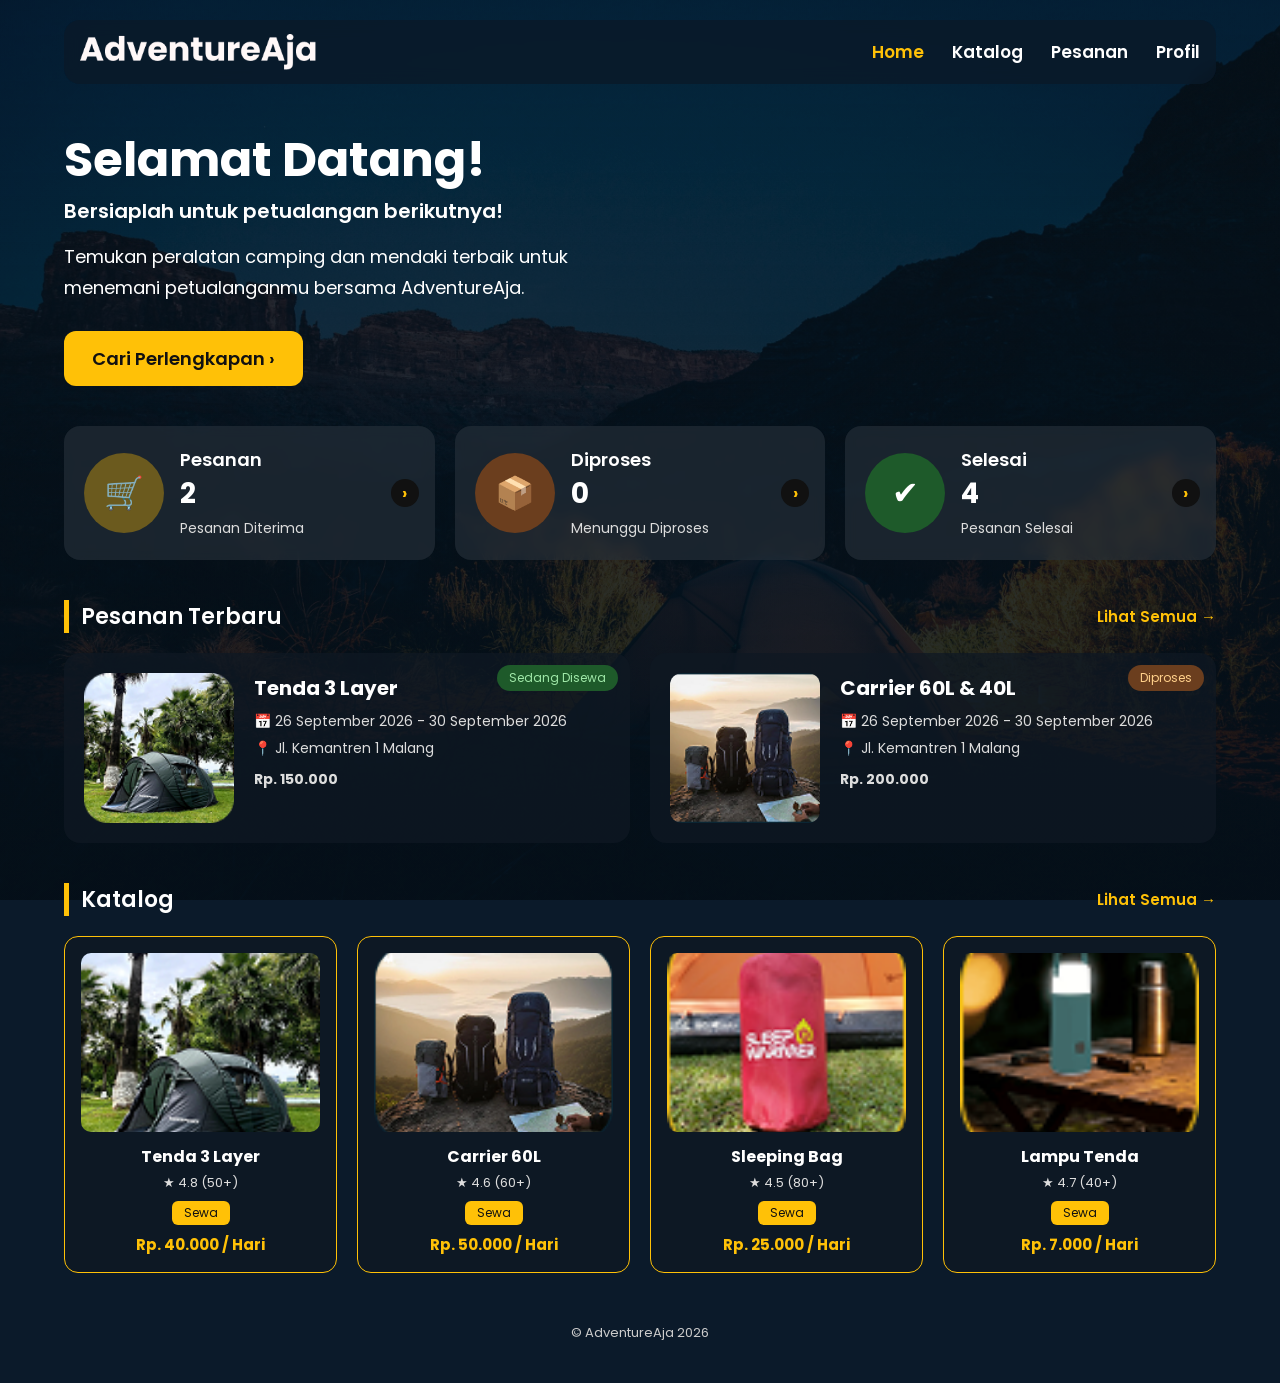
==== dashboard.html @ a67cffd1 "https://github.com/fillahherdian76-tech/AdventureAja.git" ====
<!DOCTYPE html>
<html lang="id">
  <head>
    <meta charset="UTF-8" />
    <meta name="viewport" content="width=device-width, initial-scale=1.0" />
    <link rel="icon" href="assets/AdventureAja.png" />
    <title>AdventureAja | Dashboard</title>
    <link
      href="https://fonts.googleapis.com/css2?family=Poppins:wght@400;500;600;700&display=swap"
      rel="stylesheet"
    />
    <link rel="stylesheet" href="css/dashboard.css" />
  </head>
  <body>
    <div class="page">
      <!-- NAVBAR -->
      <header class="navbar">
        <div class="logo">
          <img src="assets/AdventureAja.png" alt="AdventureAja" class="logo-img" />
        </div>
        <input type="checkbox" id="menu-toggle" />
        <label for="menu-toggle" class="menu-btn">&#9776;</label>
        <nav>
          <a href="dashboard.html" class="active">Home</a>
          <a href="katalog/katalog.html">Katalog</a>
          <a href="pesanan/pesanan.html">Pesanan</a>
          <a href="#">Profil</a>
          <a href="#" class="profile-icon" aria-label="Akun">&#128100;</a>
        </nav>
      </header>

      <main>
        <!-- HERO -->
        <section class="hero">
          <h1>Selamat Datang!</h1>
          <h3>Bersiaplah untuk petualangan berikutnya!</h3>
          <p>
            Temukan peralatan camping dan mendaki terbaik untuk menemani
            petualanganmu bersama AdventureAja.
          </p>
          <a href="#katalog" class="btn-primary">Cari Perlengkapan &rsaquo;</a>
        </section>

        <!-- RINGKASAN STATUS -->
        <section class="stats">
          <div class="stat-card">
            <div class="stat-icon icon-cart">&#128722;</div>
            <div class="stat-info">
              <h4>Pesanan</h4>
              <span class="stat-number">2</span>
              <small>Pesanan Diterima</small>
            </div>
            <span class="stat-arrow">&rsaquo;</span>
          </div>

          <div class="stat-card">
            <div class="stat-icon icon-box">&#128230;</div>
            <div class="stat-info">
              <h4>Diproses</h4>
              <span class="stat-number">0</span>
              <small>Menunggu Diproses</small>
            </div>
            <span class="stat-arrow">&rsaquo;</span>
          </div>

          <div class="stat-card">
            <div class="stat-icon icon-check">&#10004;</div>
            <div class="stat-info">
              <h4>Selesai</h4>
              <span class="stat-number">4</span>
              <small>Pesanan Selesai</small>
            </div>
            <span class="stat-arrow">&rsaquo;</span>
          </div>
        </section>

        <!-- PESANAN TERBARU -->
        <section class="section">
          <div class="section-head">
            <h2>Pesanan Terbaru</h2>
            <a href="pesanan/pesanan.html" class="see-all">Lihat Semua &rarr;</a>
          </div>

          <div class="order-list">
            <div class="order-card">
              <img src="assets/tenda.png" alt="Tenda 3 Layer" />
              <div class="order-info">
                <span class="badge badge-success">Sedang Disewa</span>
                <h3>Tenda 3 Layer</h3>
                <p>&#128197; 26 September 2026 - 30 September 2026</p>
                <p>&#128205; Jl. Kemantren 1 Malang</p>
                <p class="order-price">Rp. 150.000</p>
              </div>
            </div>

            <div class="order-card">
              <img src="assets/carrier.png" alt="Carrier 60L &amp; 40L" />
              <div class="order-info">
                <span class="badge badge-process">Diproses</span>
                <h3>Carrier 60L &amp; 40L</h3>
                <p>&#128197; 26 September 2026 - 30 September 2026</p>
                <p>&#128205; Jl. Kemantren 1 Malang</p>
                <p class="order-price">Rp. 200.000</p>
              </div>
            </div>
          </div>
        </section>

        <!-- KATALOG -->
        <section class="section" id="katalog">
          <div class="section-head">
            <h2>Katalog</h2>
            <a href="katalog/katalog.html" class="see-all">Lihat Semua &rarr;</a>
          </div>

          <div class="catalog-grid">
            <div class="product-card">
              <img src="assets/tenda.png" alt="Tenda 3 Layer" />
              <h4>Tenda 3 Layer</h4>
              <p class="rating">&#9733; 4.8 (50+)</p>
              <span class="tag">Sewa</span>
              <p class="product-price">Rp. 40.000 / Hari</p>
            </div>

            <div class="product-card">
              <img src="assets/carrier.png" alt="Carrier 60L" />
              <h4>Carrier 60L</h4>
              <p class="rating">&#9733; 4.6 (60+)</p>
              <span class="tag">Sewa</span>
              <p class="product-price">Rp. 50.000 / Hari</p>
            </div>

            <div class="product-card">
              <img src="assets/sleeping-bag.png" alt="Sleeping Bag" />
              <h4>Sleeping Bag</h4>
              <p class="rating">&#9733; 4.5 (80+)</p>
              <span class="tag">Sewa</span>
              <p class="product-price">Rp. 25.000 / Hari</p>
            </div>

            <div class="product-card">
              <img src="assets/lampu.png" alt="Lampu Tenda" />
              <h4>Lampu Tenda</h4>
              <p class="rating">&#9733; 4.7 (40+)</p>
              <span class="tag">Sewa</span>
              <p class="product-price">Rp. 7.000 / Hari</p>
            </div>
          </div>
        </section>
      </main>

      <footer>
        <p>&copy; AdventureAja 2026</p>
      </footer>
    </div>
  </body>
</html>
---- css/dashboard.css ----
/* ===== RESET & BASE ===== */
* {
  margin: 0;
  padding: 0;
  box-sizing: border-box;
}

body {
  font-family: "Poppins", sans-serif;
  color: #fff;
  background: #0b1a2a url("../assets/backgrounddashboard.jpg") center / cover fixed no-repeat;
  min-height: 100vh;
}

/* lapisan gelap di atas background */
body::before {
  content: "";
  position: fixed;
  inset: 0;
  background: linear-gradient(180deg, rgba(5, 15, 25, 0.75), rgba(5, 15, 25, 0.9));
  z-index: -1;
}

a {
  text-decoration: none;
  color: inherit;
}

img {
  display: block;
  max-width: 100%;
}

.page {
  width: 90%;
  max-width: 1200px;
  margin: 0 auto;
  padding: 20px 0 40px;
}

/* ===== NAVBAR ===== */
.navbar {
  display: flex;
  align-items: center;
  justify-content: space-between;
  flex-wrap: nowrap;
  height: 64px;
  padding: 0 16px;
  background: rgba(10, 25, 40, 0.8);
  border-radius: 16px;
  backdrop-filter: blur(8px);
}

.logo-img {
  height: 36px;
  width: auto;
}

.navbar nav {
  display: flex;
  align-items: center;
  gap: 28px;
}

.navbar nav a {
  font-size: 17px;
  font-weight: 600;
  color: #fff;
  transition: color 0.3s ease;
}

.navbar nav a:hover,
.navbar nav a.active {
  color: #ffc107;
}

.profile-icon {
  font-size: 26px;
  width: 36px;
  height: 36px;
  border: 2px solid #fff;
  border-radius: 50%;
  display: none;
  align-items: center;
  justify-content: center;
}

.menu-btn {
  display: none;
  font-size: 24px;
  cursor: pointer;
}

#menu-toggle {
  display: none;
}

/* ===== HERO ===== */
.hero {
  margin-top: 40px;
}

.hero h1 {
  font-size: 48px;
  font-weight: 700;
}

.hero h3 {
  font-size: 20px;
  font-weight: 600;
  margin-bottom: 16px;
}

.hero p {
  font-size: 18px;
  line-height: 1.7;
  max-width: 560px;
  margin-bottom: 28px;
}

.btn-primary {
  display: inline-block;
  background: #ffc107;
  color: #111;
  font-weight: 600;
  font-size: 18px;
  padding: 14px 28px;
  border-radius: 12px;
  transition: background 0.3s ease;
}

.btn-primary:hover {
  background: #eba416;
}

/* ===== STATS ===== */
.stats {
  display: grid;
  grid-template-columns: repeat(3, 1fr);
  gap: 20px;
  margin-top: 40px;
}

.stat-card {
  position: relative;
  display: flex;
  align-items: center;
  gap: 16px;
  padding: 20px;
  background: rgba(40, 50, 60, 0.6);
  border-radius: 16px;
  backdrop-filter: blur(6px);
}

.stat-icon {
  width: 80px;
  height: 80px;
  min-width: 80px;
  border-radius: 50%;
  display: flex;
  align-items: center;
  justify-content: center;
  font-size: 32px;
}

.icon-cart { background: #6b5a1e; }
.icon-box { background: #6b3e1e; }
.icon-check { background: #1e5a2a; }

.stat-info h4 {
  font-size: 18px;
  font-weight: 600;
}

.stat-number {
  display: block;
  font-size: 28px;
  font-weight: 700;
}

.stat-info small {
  font-size: 14px;
  color: #ddd;
}

.stat-arrow {
  position: absolute;
  right: 16px;
  top: 50%;
  transform: translateY(-50%);
  width: 28px;
  height: 28px;
  border-radius: 50%;
  background: #111;
  color: #ffc107;
  display: flex;
  align-items: center;
  justify-content: center;
  font-weight: 700;
}

/* ===== SECTION ===== */
.section {
  margin-top: 40px;
}

.section-head {
  display: flex;
  justify-content: space-between;
  align-items: center;
  margin-bottom: 20px;
}

.section-head h2 {
  font-size: 22px;
  font-weight: 600;
  border-left: 5px solid #ffc107;
  padding-left: 12px;
}

.see-all {
  color: #ffc107;
  font-weight: 600;
  font-size: 15px;
}

/* ===== PESANAN TERBARU ===== */
.order-list {
  display: grid;
  grid-template-columns: repeat(auto-fit, minmax(320px, 1fr));
  gap: 20px;
}

.order-card {
  display: flex;
  gap: 20px;
  padding: 20px;
  background: rgba(15, 25, 35, 0.75);
  border-radius: 16px;
  position: relative;
}

.order-card img {
  width: 150px;
  height: 150px;
  object-fit: cover;
  border-radius: 12px;
}

.order-info h3 {
  font-size: 20px;
  margin-bottom: 8px;
}

.order-info p {
  font-size: 14px;
  margin-bottom: 6px;
  color: #ddd;
}

.order-price {
  color: #ffc107;
  font-size: 18px;
  font-weight: 700;
  margin-top: 10px;
}

.badge {
  position: absolute;
  top: 12px;
  right: 12px;
  font-size: 12px;
  padding: 4px 12px;
  border-radius: 20px;
}

.badge-success { background: #1e5a2a; color: #9fe8a8; }
.badge-process { background: #6b3e1e; color: #ffd08a; }

/* ===== KATALOG ===== */
.catalog-grid {
  display: grid;
  grid-template-columns: repeat(auto-fit, minmax(200px, 1fr));
  gap: 20px;
  align-items: stretch;
}

.product-card {
  display: flex;
  flex-direction: column;
  align-items: center;
  padding: 16px;
  background: rgba(15, 25, 35, 0.75);
  border: 1px solid #ffc107;
  border-radius: 14px;
  text-align: center;
  transition: transform 0.3s ease;
  height: 100%;
}

.product-card:hover {
  transform: translateY(-4px);
}

.product-card img {
  width: 100%;
  aspect-ratio: 4 / 3;
  height: auto;
  object-fit: cover;
  border-radius: 10px;
  margin-bottom: 12px;
}

.product-card h4 {
  font-size: 16px;
  margin-bottom: 4px;
}

.rating {
  font-size: 13px;
  color: #ddd;
  margin-bottom: 8px;
}

.tag {
  display: inline-block;
  font-size: 12px;
  background: #ffc107;
  color: #111;
  padding: 3px 12px;
  border-radius: 6px;
  margin-bottom: 8px;
}

.product-price {
  color: #ffc107;
  font-weight: 700;
  font-size: 15px;
}

/* ===== FOOTER ===== */
footer {
  text-align: center;
  margin-top: 50px;
  font-size: 13px;
  color: #ccc;
}

/* ===== RESPONSIVE ===== */
@media (max-width: 1023px) {
  .stats {
    grid-template-columns: 1fr;
  }

  .navbar {
    position: relative;
  }

  .navbar nav {
    position: absolute;
    top: 80px;
    left: 0;
    width: 100%;
    flex-direction: column;
    gap: 0;
    background: rgba(10, 25, 40, 0.97);
    border-radius: 0 0 16px 16px;
    max-height: 0;
    overflow: hidden;
    transition: max-height 0.3s ease;
  }

  .navbar nav a {
    padding: 14px 0;
    width: 100%;
    text-align: center;
  }

  .menu-btn {
    display: block;
  }

  #menu-toggle:checked ~ nav {
    max-height: 400px;
  }

  .hero h1 {
    font-size: 36px;
  }
}

@media (max-width: 576px) {
  .hero h1 {
    font-size: 30px;
  }

  .order-card {
    flex-direction: column;
  }

  .order-card img {
    width: 100%;
    height: 180px;
  }

  .badge {
    position: static;
    display: inline-block;
    margin-bottom: 8px;
  }
}
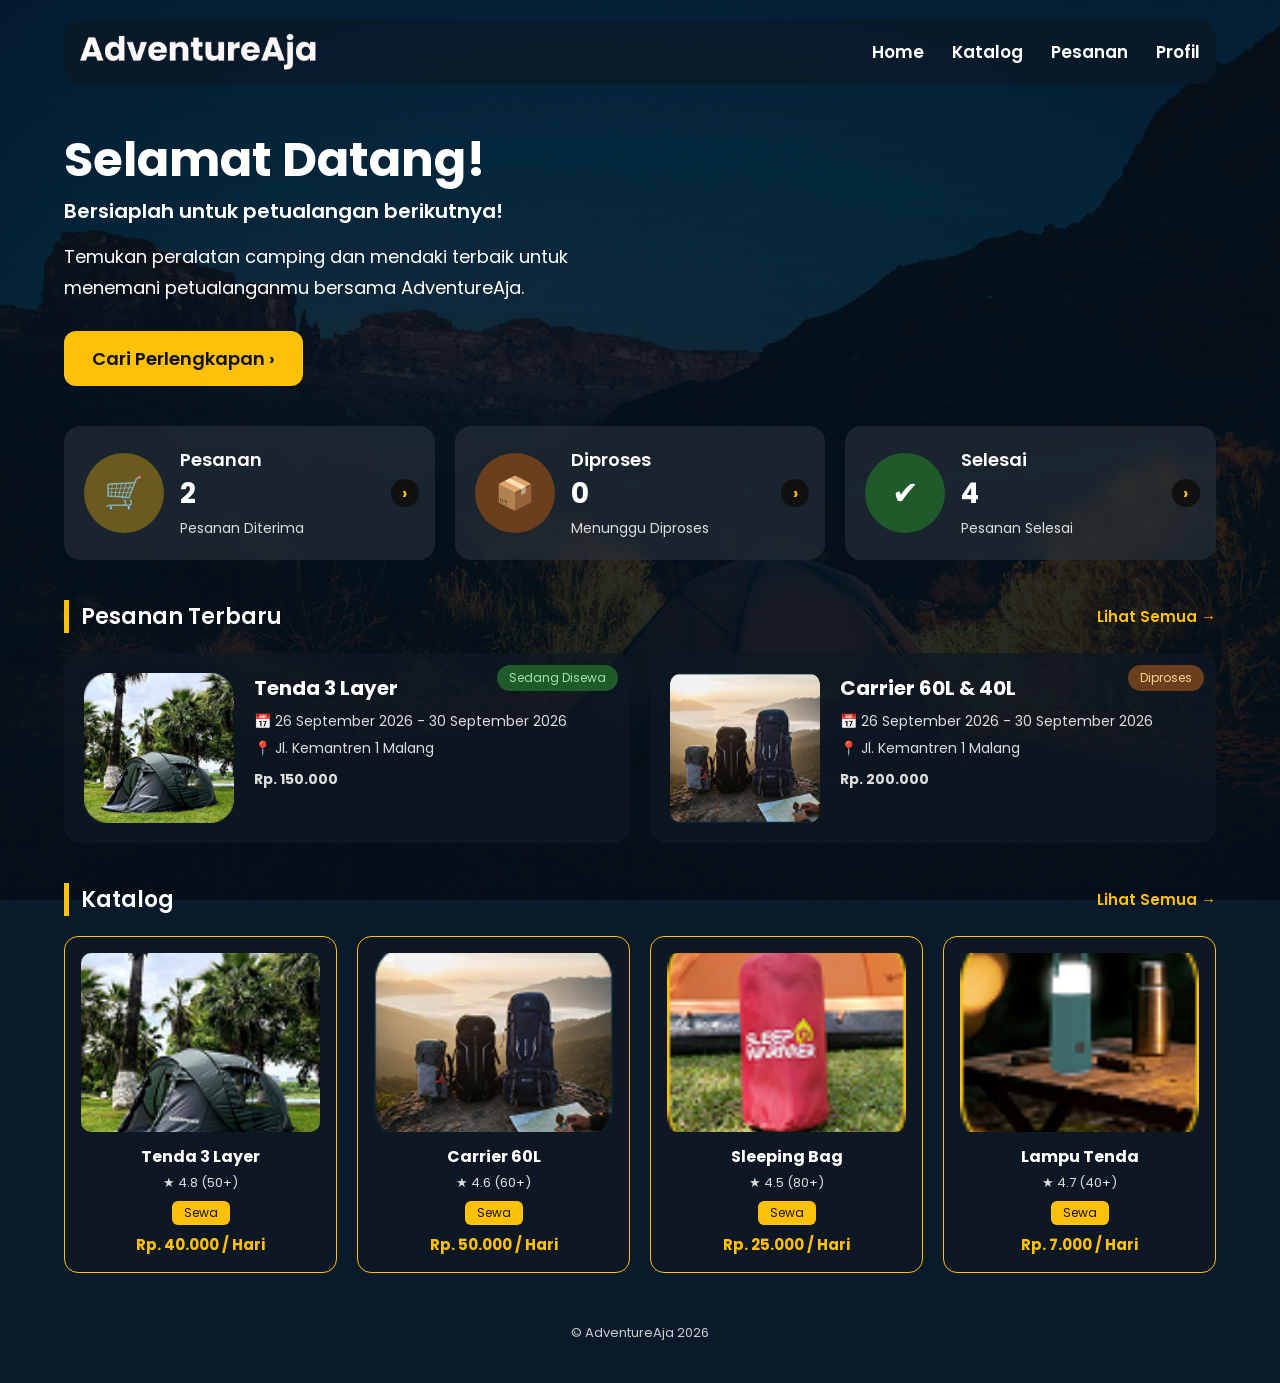
==== commit 8a671f8e: "JavaScript : Update index, halaman auth, dashboard.css, dan tambah script.js untuk DOM serta snackba" ====
--- a/dashboard.html
+++ b/dashboard.html
@@ -154,4 +154,5 @@
       </footer>
     </div>
   </body>
-</html>+</html>
+
--- a/css/dashboard.css
+++ b/css/dashboard.css
@@ -1,4 +1,4 @@
-/* ===== RESET & BASE ===== */
+ /* ===== RESET & BASE ===== */
 * {
   margin: 0;
   padding: 0;
@@ -71,7 +71,7 @@
 
 .navbar nav a:hover,
 .navbar nav a.active {
-  color: #ffc107;
+  color: #ffF;
 }
 
 .profile-icon {
@@ -131,6 +131,21 @@
 
 .btn-primary:hover {
   background: #eba416;
+}
+
+/* Efek interaktif tombol & link saat diklik (Active & Hover) */
+.btn-interactive, 
+.navbar nav a {
+  transition: all 0.2s ease-in-out;
+}
+
+.btn-interactive:active {
+  background-color: #d89e04 !important;
+  transform: scale(0.96);
+}
+
+.navbar nav a:active {
+  color: #ff9800 !important;
 }
 
 /* ===== STATS ===== */
@@ -408,4 +423,5 @@
     display: inline-block;
     margin-bottom: 8px;
   }
-}+}
+
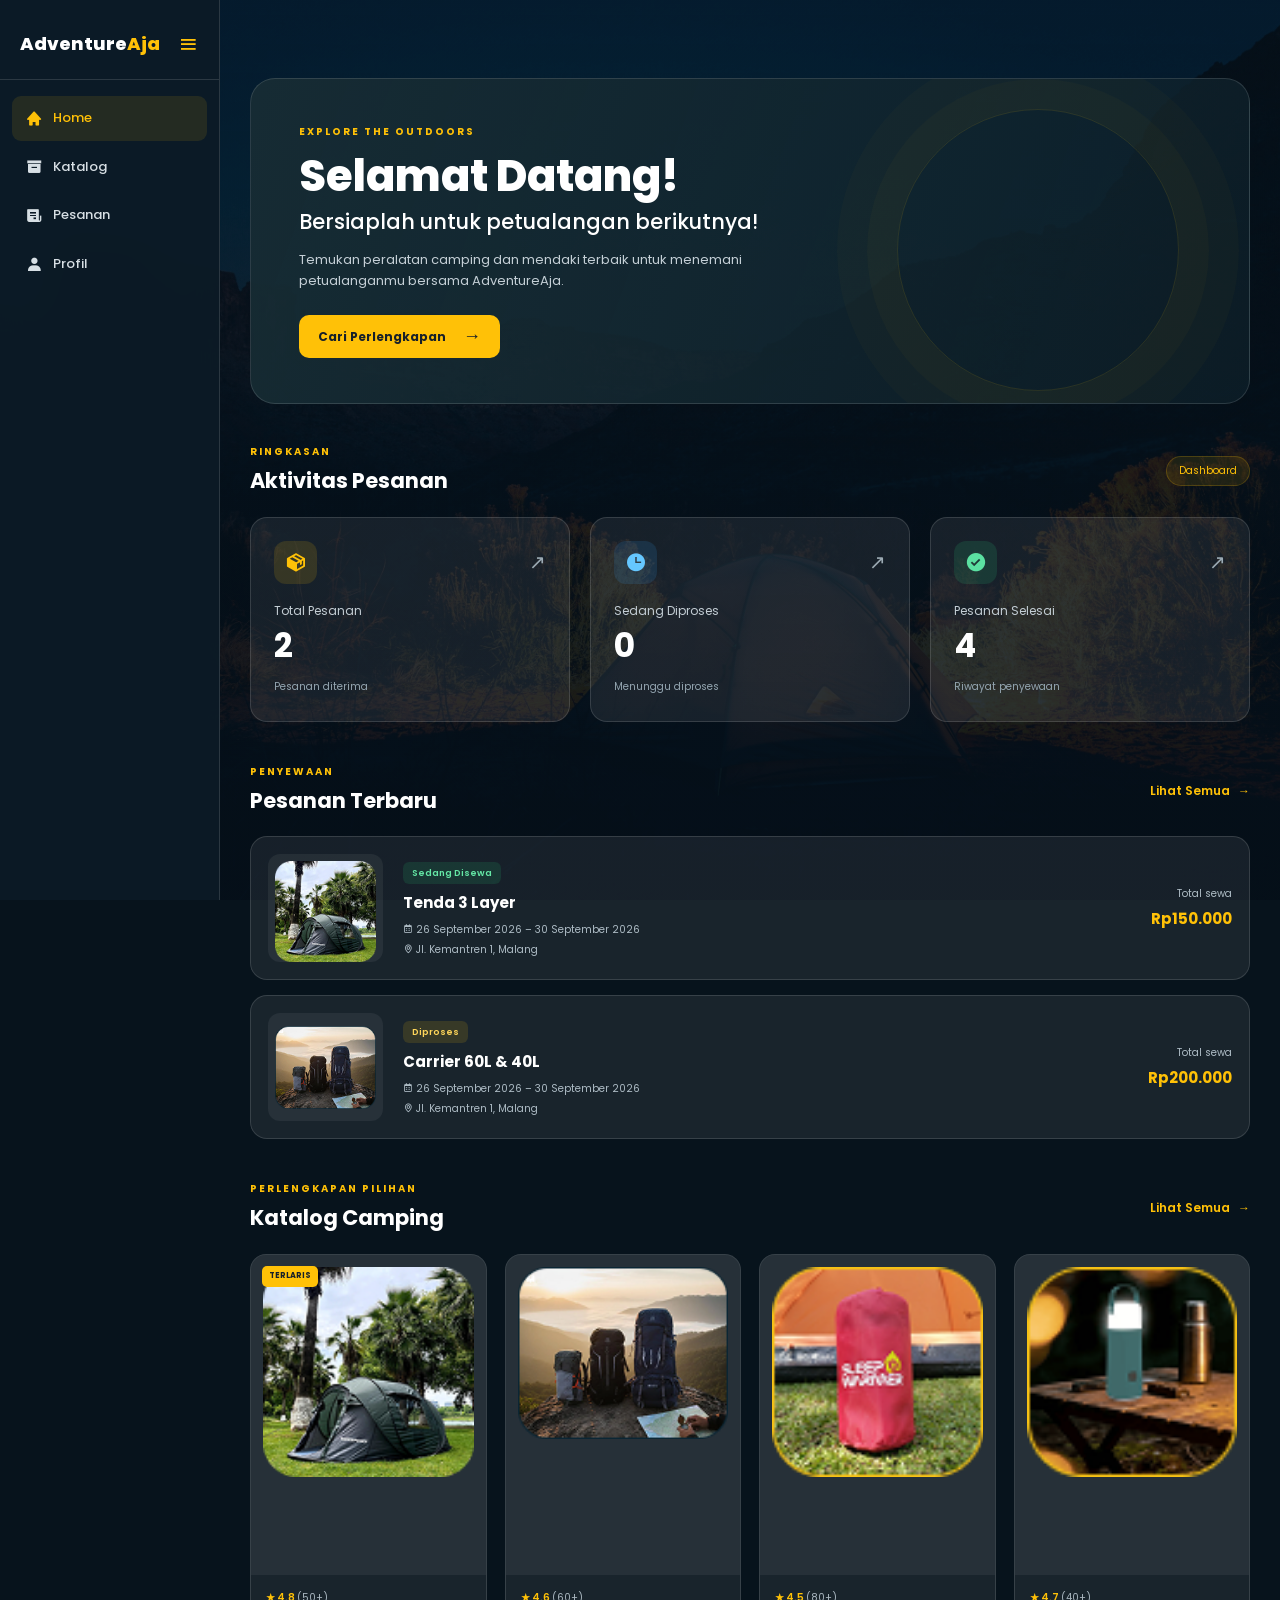
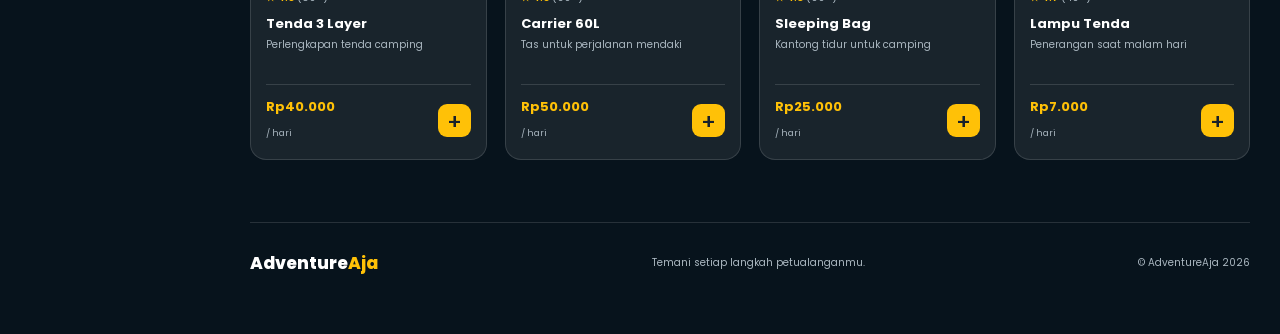
==== commit e098b252: "Menambahkan Promise Fetch dan fitur CRUD katalog" ====
--- a/dashboard.html
+++ b/dashboard.html
@@ -1,158 +1,249 @@
 <!DOCTYPE html>
 <html lang="id">
-  <head>
-    <meta charset="UTF-8" />
-    <meta name="viewport" content="width=device-width, initial-scale=1.0" />
-    <link rel="icon" href="assets/AdventureAja.png" />
+<head>
+    <meta charset="UTF-8">
+    <meta name="viewport" content="width=device-width, initial-scale=1.0">
     <title>AdventureAja | Dashboard</title>
-    <link
-      href="https://fonts.googleapis.com/css2?family=Poppins:wght@400;500;600;700&display=swap"
-      rel="stylesheet"
-    />
-    <link rel="stylesheet" href="css/dashboard.css" />
-  </head>
-  <body>
+    <link rel="icon" href="assets/AdventureAja.png">
+    <link href="https://unpkg.com/boxicons@2.0.7/css/boxicons.min.css" rel="stylesheet" />
+    <link rel="stylesheet" href="css/dashboard.css">
+</head>
+<body>
+
     <div class="page">
-      <!-- NAVBAR -->
-      <header class="navbar">
-        <div class="logo">
-          <img src="assets/AdventureAja.png" alt="AdventureAja" class="logo-img" />
-        </div>
-        <input type="checkbox" id="menu-toggle" />
-        <label for="menu-toggle" class="menu-btn">&#9776;</label>
-        <nav>
-          <a href="dashboard.html" class="active">Home</a>
-          <a href="katalog/katalog.html">Katalog</a>
-          <a href="pesanan/pesanan.html">Pesanan</a>
-          <a href="#">Profil</a>
-          <a href="#" class="profile-icon" aria-label="Akun">&#128100;</a>
-        </nav>
-      </header>
-
-      <main>
-        <!-- HERO -->
-        <section class="hero">
-          <h1>Selamat Datang!</h1>
-          <h3>Bersiaplah untuk petualangan berikutnya!</h3>
-          <p>
-            Temukan peralatan camping dan mendaki terbaik untuk menemani
-            petualanganmu bersama AdventureAja.
-          </p>
-          <a href="#katalog" class="btn-primary">Cari Perlengkapan &rsaquo;</a>
+
+        <!-- SIDEBAR -->
+        <div class="sidebar">
+    <div class="logo-details">
+        <span class="logo_name">Adventure<span class="logo-accent">Aja</span></span>
+        <i class="bx bx-menu toggle-btn" id="sidebarToggle"></i>
+    </div>
+    <ul class="nav-links">
+        <li><a href="dashboard.html" class="active"><i class="bx bxs-home"></i> <span class="link-text">Home</span></a></li>
+        <li><a href="katalog/katalog.html"><i class="bx bxs-box"></i> <span class="link-text">Katalog</span></a></li>
+        <li><a href="pesanan/pesanan.html"><i class="bx bxs-receipt"></i> <span class="link-text">Pesanan</span></a></li>
+        <li><a href="#profil"><i class="bx bxs-user"></i> <span class="link-text">Profil</span></a></li>
+    </ul>
+</div>
+
+        <section class="home-section">
+            <main>
+                <!-- HERO -->
+                <section class="hero">
+                    <div class="hero-content">
+                        <span class="eyebrow">EXPLORE THE OUTDOORS</span>
+                        <h1>Selamat Datang!</h1>
+                        <h2>Bersiaplah untuk petualangan berikutnya!</h2>
+
+                        <p>
+                            Temukan peralatan camping dan mendaki terbaik
+                            untuk menemani petualanganmu bersama AdventureAja.
+                        </p>
+
+                        <a href="#katalog" class="btn-primary">
+                            Cari Perlengkapan <span>→</span>
+                        </a>
+                    </div>
+                </section>
+
+                <!-- STATISTIK -->
+                <section class="stats-section">
+                    <div class="section-heading">
+                        <div>
+                            <span class="section-label">RINGKASAN</span>
+                            <h2>Aktivitas Pesanan</h2>
+                        </div>
+                        <span class="live-indicator">Dashboard</span>
+                    </div>
+
+                    <div class="stats-grid">
+                        <a href="pesanan/pesanan.html" class="stat-card">
+                            <div class="stat-top">
+                                <div class="stat-icon icon-yellow"><i class="bx bxs-package"></i></div>
+                                <span class="stat-arrow">↗</span>
+                            </div>
+                            <p>Total Pesanan</p>
+                            <h3>2</h3>
+                            <span class="stat-description">Pesanan diterima</span>
+                        </a>
+
+                        <a href="pesanan/pesanan.html" class="stat-card">
+                            <div class="stat-top">
+                                <div class="stat-icon icon-blue"><i class="bx bxs-time"></i></div>
+                                <span class="stat-arrow">↗</span>
+                            </div>
+                            <p>Sedang Diproses</p>
+                            <h3>0</h3>
+                            <span class="stat-description">Menunggu diproses</span>
+                        </a>
+
+                        <a href="pesanan/pesanan.html" class="stat-card">
+                            <div class="stat-top">
+                                <div class="stat-icon icon-green"><i class="bx bxs-check-circle"></i></div>
+                                <span class="stat-arrow">↗</span>
+                            </div>
+                            <p>Pesanan Selesai</p>
+                            <h3>4</h3>
+                            <span class="stat-description">Riwayat penyewaan</span>
+                        </a>
+                    </div>
+                </section>
+
+                <!-- PESANAN TERBARU -->
+                <section class="content-section">
+                    <div class="section-heading">
+                        <div>
+                            <span class="section-label">PENYEWAAN</span>
+                            <h2>Pesanan Terbaru</h2>
+                        </div>
+                        <a href="pesanan/pesanan.html" class="view-all">
+                            Lihat Semua <span>→</span>
+                        </a>
+                    </div>
+
+                    <div class="orders-list">
+                        <article class="order-card">
+                            <div class="order-image">
+                                <img src="assets/tenda.png" alt="Tenda 3 Layer">
+                            </div>
+
+                            <div class="order-info">
+                                <span class="status status-rented">Sedang Disewa</span>
+                                <h3>Tenda 3 Layer</h3>
+                                <p><i class="bx bx-calendar"></i> 26 September 2026 – 30 September 2026</p>
+                                <p><i class="bx bx-map"></i> Jl. Kemantren 1, Malang</p>
+                            </div>
+
+                            <div class="order-price">
+                                <span>Total sewa</span>
+                                <strong>Rp150.000</strong>
+                            </div>
+                        </article>
+
+                        <article class="order-card">
+                            <div class="order-image">
+                                <img src="assets/carrier.png" alt="Carrier 60L dan 40L">
+                            </div>
+
+                            <div class="order-info">
+                                <span class="status status-processing">Diproses</span>
+                                <h3>Carrier 60L &amp; 40L</h3>
+                                <p><i class="bx bx-calendar"></i> 26 September 2026 – 30 September 2026</p>
+                                <p><i class="bx bx-map"></i> Jl. Kemantren 1, Malang</p>
+                            </div>
+
+                            <div class="order-price">
+                                <span>Total sewa</span>
+                                <strong>Rp200.000</strong>
+                            </div>
+                        </article>
+                    </div>
+                </section>
+
+                <!-- KATALOG -->
+                <section class="content-section" id="katalog">
+                    <div class="section-heading">
+                        <div>
+                            <span class="section-label">PERLENGKAPAN PILIHAN</span>
+                            <h2>Katalog Camping</h2>
+                        </div>
+                        <a href="katalog/katalog.html" class="view-all">
+                            Lihat Semua <span>→</span>
+                        </a>
+                    </div>
+
+                    <div class="products-grid">
+                        <article class="product-card">
+                            <div class="product-image">
+                                <span class="product-tag">TERLARIS</span>
+                                <img src="assets/tenda.png" alt="Tenda 3 Layer">
+                            </div>
+                            <div class="product-info">
+                                <div class="product-rating">★ 4.8 <span>(50+)</span></div>
+                                <h3>Tenda 3 Layer</h3>
+                                <p>Perlengkapan tenda camping</p>
+                                <div class="product-bottom">
+                                    <div class="product-price">
+                                        <strong>Rp40.000</strong>
+                                        <span>/ hari</span>
+                                    </div>
+                                    <a href="katalog/katalog.html" class="btn-rent"
+                                       aria-label="Sewa Tenda 3 Layer">+</a>
+                                </div>
+                            </div>
+                        </article>
+
+                        <article class="product-card">
+                            <div class="product-image">
+                                <img src="assets/carrier.png" alt="Carrier 60L">
+                            </div>
+                            <div class="product-info">
+                                <div class="product-rating">★ 4.6 <span>(60+)</span></div>
+                                <h3>Carrier 60L</h3>
+                                <p>Tas untuk perjalanan mendaki</p>
+                                <div class="product-bottom">
+                                    <div class="product-price">
+                                        <strong>Rp50.000</strong>
+                                        <span>/ hari</span>
+                                    </div>
+                                    <a href="katalog/katalog.html" class="btn-rent"
+                                       aria-label="Sewa Carrier 60L">+</a>
+                                </div>
+                            </div>
+                        </article>
+
+                        <article class="product-card">
+                            <div class="product-image">
+                                <img src="assets/sleeping-bag.png" alt="Sleeping Bag">
+                            </div>
+                            <div class="product-info">
+                                <div class="product-rating">★ 4.5 <span>(80+)</span></div>
+                                <h3>Sleeping Bag</h3>
+                                <p>Kantong tidur untuk camping</p>
+                                <div class="product-bottom">
+                                    <div class="product-price">
+                                        <strong>Rp25.000</strong>
+                                        <span>/ hari</span>
+                                    </div>
+                                    <a href="katalog/katalog.html" class="btn-rent"
+                                       aria-label="Sewa Sleeping Bag">+</a>
+                                </div>
+                            </div>
+                        </article>
+
+                        <article class="product-card">
+                            <div class="product-image">
+                                <img src="assets/lampu.png" alt="Lampu Tenda">
+                            </div>
+                            <div class="product-info">
+                                <div class="product-rating">★ 4.7 <span>(40+)</span></div>
+                                <h3>Lampu Tenda</h3>
+                                <p>Penerangan saat malam hari</p>
+                                <div class="product-bottom">
+                                    <div class="product-price">
+                                        <strong>Rp7.000</strong>
+                                        <span>/ hari</span>
+                                    </div>
+                                    <a href="katalog/katalog.html" class="btn-rent"
+                                       aria-label="Sewa Lampu Tenda">+</a>
+                                </div>
+                            </div>
+                        </article>
+                    </div>
+                </section>
+            </main>
+
+            <!-- FOOTER -->
+            <footer id="profil">
+                <a href="dashboard.html" class="footer-logo">Adventure<span>Aja</span></a>
+                <p>Temani setiap langkah petualanganmu.</p>
+                <span class="copyright">© AdventureAja 2026</span>
+            </footer>
         </section>
 
-        <!-- RINGKASAN STATUS -->
-        <section class="stats">
-          <div class="stat-card">
-            <div class="stat-icon icon-cart">&#128722;</div>
-            <div class="stat-info">
-              <h4>Pesanan</h4>
-              <span class="stat-number">2</span>
-              <small>Pesanan Diterima</small>
-            </div>
-            <span class="stat-arrow">&rsaquo;</span>
-          </div>
-
-          <div class="stat-card">
-            <div class="stat-icon icon-box">&#128230;</div>
-            <div class="stat-info">
-              <h4>Diproses</h4>
-              <span class="stat-number">0</span>
-              <small>Menunggu Diproses</small>
-            </div>
-            <span class="stat-arrow">&rsaquo;</span>
-          </div>
-
-          <div class="stat-card">
-            <div class="stat-icon icon-check">&#10004;</div>
-            <div class="stat-info">
-              <h4>Selesai</h4>
-              <span class="stat-number">4</span>
-              <small>Pesanan Selesai</small>
-            </div>
-            <span class="stat-arrow">&rsaquo;</span>
-          </div>
-        </section>
-
-        <!-- PESANAN TERBARU -->
-        <section class="section">
-          <div class="section-head">
-            <h2>Pesanan Terbaru</h2>
-            <a href="pesanan/pesanan.html" class="see-all">Lihat Semua &rarr;</a>
-          </div>
-
-          <div class="order-list">
-            <div class="order-card">
-              <img src="assets/tenda.png" alt="Tenda 3 Layer" />
-              <div class="order-info">
-                <span class="badge badge-success">Sedang Disewa</span>
-                <h3>Tenda 3 Layer</h3>
-                <p>&#128197; 26 September 2026 - 30 September 2026</p>
-                <p>&#128205; Jl. Kemantren 1 Malang</p>
-                <p class="order-price">Rp. 150.000</p>
-              </div>
-            </div>
-
-            <div class="order-card">
-              <img src="assets/carrier.png" alt="Carrier 60L &amp; 40L" />
-              <div class="order-info">
-                <span class="badge badge-process">Diproses</span>
-                <h3>Carrier 60L &amp; 40L</h3>
-                <p>&#128197; 26 September 2026 - 30 September 2026</p>
-                <p>&#128205; Jl. Kemantren 1 Malang</p>
-                <p class="order-price">Rp. 200.000</p>
-              </div>
-            </div>
-          </div>
-        </section>
-
-        <!-- KATALOG -->
-        <section class="section" id="katalog">
-          <div class="section-head">
-            <h2>Katalog</h2>
-            <a href="katalog/katalog.html" class="see-all">Lihat Semua &rarr;</a>
-          </div>
-
-          <div class="catalog-grid">
-            <div class="product-card">
-              <img src="assets/tenda.png" alt="Tenda 3 Layer" />
-              <h4>Tenda 3 Layer</h4>
-              <p class="rating">&#9733; 4.8 (50+)</p>
-              <span class="tag">Sewa</span>
-              <p class="product-price">Rp. 40.000 / Hari</p>
-            </div>
-
-            <div class="product-card">
-              <img src="assets/carrier.png" alt="Carrier 60L" />
-              <h4>Carrier 60L</h4>
-              <p class="rating">&#9733; 4.6 (60+)</p>
-              <span class="tag">Sewa</span>
-              <p class="product-price">Rp. 50.000 / Hari</p>
-            </div>
-
-            <div class="product-card">
-              <img src="assets/sleeping-bag.png" alt="Sleeping Bag" />
-              <h4>Sleeping Bag</h4>
-              <p class="rating">&#9733; 4.5 (80+)</p>
-              <span class="tag">Sewa</span>
-              <p class="product-price">Rp. 25.000 / Hari</p>
-            </div>
-
-            <div class="product-card">
-              <img src="assets/lampu.png" alt="Lampu Tenda" />
-              <h4>Lampu Tenda</h4>
-              <p class="rating">&#9733; 4.7 (40+)</p>
-              <span class="tag">Sewa</span>
-              <p class="product-price">Rp. 7.000 / Hari</p>
-            </div>
-          </div>
-        </section>
-      </main>
-
-      <footer>
-        <p>&copy; AdventureAja 2026</p>
-      </footer>
     </div>
-  </body>
-</html>
-
+  <script src="js/script.js"></script>
+  <script src="js/toast.js"></script>
+
+</body>
+</html>
--- a/css/dashboard.css
+++ b/css/dashboard.css
@@ -1,427 +1,1051 @@
- /* ===== RESET & BASE ===== */
+@import url('https://fonts.googleapis.com/css2?family=Poppins:wght@400;500;600;700;800&display=swap');
+
+/* =========================
+   RESET DAN DASAR
+========================= */
 * {
-  margin: 0;
-  padding: 0;
-  box-sizing: border-box;
+    margin: 0;
+    padding: 0;
+    box-sizing: border-box;
+}
+
+:root {
+    --yellow: #ffc107;
+    --yellow-dark: #e5a900;
+    --white: #ffffff;
+    --muted: #c2cbd2;
+    --glass: rgba(255, 255, 255, 0.075);
+    --glass-border: rgba(255, 255, 255, 0.13);
+    --dark: #07131c;
+}
+
+html {
+    scroll-behavior: smooth;
+    scroll-padding-top: 24px;
 }
 
 body {
-  font-family: "Poppins", sans-serif;
-  color: #fff;
-  background: #0b1a2a url("../assets/backgrounddashboard.jpg") center / cover fixed no-repeat;
-  min-height: 100vh;
-}
-
-/* lapisan gelap di atas background */
-body::before {
-  content: "";
-  position: fixed;
-  inset: 0;
-  background: linear-gradient(180deg, rgba(5, 15, 25, 0.75), rgba(5, 15, 25, 0.9));
-  z-index: -1;
+    font-family: 'Poppins', sans-serif;
+    color: var(--white);
+    background: #07131c url('../assets/backgrounddashboard.jpg')
+        center center / cover fixed no-repeat;
+    min-height: 100vh;
+    line-height: 1.6;
 }
 
 a {
-  text-decoration: none;
-  color: inherit;
+    color: inherit;
+    text-decoration: none;
+}
+
+button,
+input {
+    font: inherit;
 }
 
 img {
-  display: block;
-  max-width: 100%;
+    display: block;
+    max-width: 100%;
 }
 
 .page {
-  width: 90%;
-  max-width: 1200px;
-  margin: 0 auto;
-  padding: 20px 0 40px;
-}
-
-/* ===== NAVBAR ===== */
-.navbar {
-  display: flex;
-  align-items: center;
-  justify-content: space-between;
-  flex-wrap: nowrap;
-  height: 64px;
-  padding: 0 16px;
-  background: rgba(10, 25, 40, 0.8);
-  border-radius: 16px;
-  backdrop-filter: blur(8px);
-}
-
-.logo-img {
-  height: 36px;
-  width: auto;
-}
-
-.navbar nav {
-  display: flex;
-  align-items: center;
-  gap: 28px;
-}
-
-.navbar nav a {
-  font-size: 17px;
-  font-weight: 600;
-  color: #fff;
-  transition: color 0.3s ease;
-}
-
-.navbar nav a:hover,
-.navbar nav a.active {
-  color: #ffF;
-}
-
-.profile-icon {
-  font-size: 26px;
-  width: 36px;
-  height: 36px;
-  border: 2px solid #fff;
-  border-radius: 50%;
-  display: none;
-  align-items: center;
-  justify-content: center;
-}
-
-.menu-btn {
-  display: none;
-  font-size: 24px;
-  cursor: pointer;
-}
-
-#menu-toggle {
-  display: none;
-}
-
-/* ===== HERO ===== */
+    min-height: 100vh;
+    position: relative;
+    isolation: isolate;
+}
+
+.page::before {
+    content: '';
+    position: fixed;
+    inset: 0;
+    z-index: -1;
+    background: linear-gradient(
+        180deg,
+        rgba(5, 15, 25, 0.82),
+        rgba(5, 15, 25, 0.94)
+    );
+}
+
+/* =========================
+   SIDEBAR
+========================= */
+.sidebar {
+    position: fixed;
+    top: 0;
+    left: 0;
+    margin: 0;
+    height: 100%;
+    width: 220px;
+    padding-top: 10px;
+    background: rgba(12, 27, 38, 0.95);
+    border-right: 1px solid var(--glass-border);
+    backdrop-filter: blur(15px);
+    z-index: 100;
+    overflow: hidden;
+}
+
+.sidebar .logo-details {
+    display: flex;
+    align-items: center;
+    gap: 10px;
+    padding: 20px;
+    border-bottom: 1px solid var(--glass-border);
+}
+
+.sidebar .logo-img {
+    width: 36px;
+    height: 36px;
+    object-fit: contain;
+}
+
+.sidebar .logo_name {
+    font-size: 18px;
+    font-weight: 800;
+}
+
+.sidebar .logo_name .logo-accent {
+    color: var(--yellow);
+}
+
+.sidebar .nav-links {
+    list-style: none;
+    margin-top: 16px;
+    padding: 0 12px;
+}
+
+.sidebar .nav-links li {
+    margin-bottom: 4px;
+}
+
+.sidebar .nav-links li a {
+    display: flex;
+    align-items: center;
+    gap: 10px;
+    padding: 12px 14px;
+    color: #d7dfe4;
+    font-size: 13px;
+    font-weight: 500;
+    border-radius: 9px;
+    transition: 0.25s ease;
+}
+
+.sidebar .nav-links li a i {
+    font-size: 17px;
+}
+
+.sidebar .nav-links li a:hover,
+.sidebar .nav-links li a.active {
+    color: var(--yellow);
+    background: rgba(255, 193, 7, 0.1);
+}
+/* Toggle button */
+.toggle-btn {
+    margin-left: auto;
+    font-size: 22px;
+    color: var(--yellow);
+    cursor: pointer;
+}
+
+/* Sidebar dalam keadaan tertutup/menyempit */
+.sidebar.close {
+    width: 70px;
+}
+
+.sidebar.close .logo_name,
+.sidebar.close .link-text {
+    display: none;
+}
+
+.sidebar.close .logo-details {
+    justify-content: center;
+    padding: 20px 0;
+}
+
+.sidebar.close .nav-links li a {
+    justify-content: center;
+    padding: 12px 0;
+}
+
+.sidebar.close ~ .home-section {
+    margin-left: 70px;
+}
+
+/* =========================
+   HOME SECTION / HERO
+========================= */
+.home-section {
+    margin-left: 220px;
+    padding: 30px;
+    min-height: 0vh;
+    display: flex;
+    flex-direction: column;
+}
+
+main {
+    width: 100%;
+    max-width: 1200px;
+    margin: 20px auto;
+    flex: 1;
+}
+
 .hero {
-  margin-top: 40px;
+    min-height: 315px;
+    margin: 28px 0 40px;
+    padding: 45px 48px;
+    display: flex;
+    align-items: center;
+    justify-content: space-between;
+    gap: 30px;
+    overflow: hidden;
+    position: relative;
+    background: linear-gradient(
+        110deg,
+        rgba(23, 44, 52, 0.96),
+        rgba(14, 32, 42, 0.76)
+    );
+    border: 1px solid var(--glass-border);
+    border-radius: 25px;
+}
+
+.hero::after {
+    content: '';
+    width: 280px;
+    height: 280px;
+    position: absolute;
+    right: 7%;
+    top: 30px;
+    border: 1px solid rgba(255, 193, 7, 0.12);
+    border-radius: 50%;
+    box-shadow:
+        0 0 0 30px rgba(255, 193, 7, 0.025),
+        0 0 0 60px rgba(255, 193, 7, 0.02);
+    pointer-events: none;
+}
+
+.hero-content {
+    max-width: 680px;
+    position: relative;
+    z-index: 1;
+}
+
+.eyebrow,
+.section-label {
+    display: block;
+    color: var(--yellow);
+    font-size: 10px;
+    font-weight: 700;
+    letter-spacing: 2px;
 }
 
 .hero h1 {
-  font-size: 48px;
-  font-weight: 700;
-}
-
-.hero h3 {
-  font-size: 20px;
-  font-weight: 600;
-  margin-bottom: 16px;
+    margin: 10px 0 2px;
+    font-size: clamp(30px, 4vw, 43px);
+    font-weight: 800;
+    line-height: 1.25;
+}
+
+.hero h2 {
+    max-width: 600px;
+    font-size: clamp(16px, 2vw, 21px);
+    font-weight: 500;
+    line-height: 1.5;
 }
 
 .hero p {
-  font-size: 18px;
-  line-height: 1.7;
-  max-width: 560px;
-  margin-bottom: 28px;
+    max-width: 540px;
+    margin: 13px 0 23px;
+    color: #c4cfd6;
+    font-size: 13px;
 }
 
 .btn-primary {
-  display: inline-block;
-  background: #ffc107;
-  color: #111;
-  font-weight: 600;
-  font-size: 18px;
-  padding: 14px 28px;
-  border-radius: 12px;
-  transition: background 0.3s ease;
+    display: inline-flex;
+    align-items: center;
+    gap: 17px;
+    padding: 12px 19px;
+    color: #17202a;
+    background: var(--yellow);
+    border-radius: 10px;
+    font-size: 12px;
+    font-weight: 700;
+    transition: 0.25s ease;
 }
 
 .btn-primary:hover {
-  background: #eba416;
-}
-
-/* Efek interaktif tombol & link saat diklik (Active & Hover) */
-.btn-interactive, 
-.navbar nav a {
-  transition: all 0.2s ease-in-out;
-}
-
-.btn-interactive:active {
-  background-color: #d89e04 !important;
-  transform: scale(0.96);
-}
-
-.navbar nav a:active {
-  color: #ff9800 !important;
-}
-
-/* ===== STATS ===== */
-.stats {
-  display: grid;
-  grid-template-columns: repeat(3, 1fr);
-  gap: 20px;
-  margin-top: 40px;
+    background: #ffd54f;
+    transform: translateY(-2px);
+}
+
+.btn-primary span {
+    font-size: 18px;
+    line-height: 1;
+}
+
+/* =========================
+   JUDUL SECTION
+========================= */
+.stats-section,
+.content-section {
+    margin-bottom: 42px;
+}
+
+.section-heading {
+    display: flex;
+    align-items: center;
+    justify-content: space-between;
+    gap: 15px;
+    margin-bottom: 19px;
+}
+
+.section-heading h2 {
+    margin-top: 4px;
+    font-size: 21px;
+    font-weight: 700;
+}
+
+.live-indicator {
+    padding: 6px 12px;
+    color: var(--yellow);
+    background: rgba(255, 193, 7, 0.1);
+    border: 1px solid rgba(255, 193, 7, 0.2);
+    border-radius: 20px;
+    font-size: 10px;
+}
+
+.view-all {
+    display: inline-flex;
+    align-items: center;
+    gap: 8px;
+    color: var(--yellow);
+    font-size: 12px;
+    font-weight: 600;
+}
+
+.view-all:hover {
+    color: #ffe082;
+}
+
+/* =========================
+   STATISTIK
+========================= */
+.stats-grid {
+    display: grid;
+    grid-template-columns: repeat(3, minmax(0, 1fr));
+    gap: 20px;
 }
 
 .stat-card {
-  position: relative;
-  display: flex;
-  align-items: center;
-  gap: 16px;
-  padding: 20px;
-  background: rgba(40, 50, 60, 0.6);
-  border-radius: 16px;
-  backdrop-filter: blur(6px);
+    display: block;
+    padding: 23px;
+    background: var(--glass);
+    border: 1px solid var(--glass-border);
+    border-radius: 17px;
+    transition: 0.25s ease;
+}
+
+.stat-card:hover {
+    transform: translateY(-4px);
+    border-color: rgba(255, 193, 7, 0.45);
+    background: rgba(255, 255, 255, 0.1);
+}
+
+.stat-top {
+    display: flex;
+    justify-content: space-between;
+    align-items: center;
+    margin-bottom: 17px;
 }
 
 .stat-icon {
-  width: 80px;
-  height: 80px;
-  min-width: 80px;
-  border-radius: 50%;
-  display: flex;
-  align-items: center;
-  justify-content: center;
-  font-size: 32px;
-}
-
-.icon-cart { background: #6b5a1e; }
-.icon-box { background: #6b3e1e; }
-.icon-check { background: #1e5a2a; }
-
-.stat-info h4 {
-  font-size: 18px;
-  font-weight: 600;
-}
-
-.stat-number {
-  display: block;
-  font-size: 28px;
-  font-weight: 700;
-}
-
-.stat-info small {
-  font-size: 14px;
-  color: #ddd;
+    width: 43px;
+    height: 43px;
+    display: grid;
+    place-items: center;
+    border-radius: 12px;
+    font-size: 22px;
+    font-weight: 700;
+}
+
+.icon-yellow {
+    color: var(--yellow);
+    background: rgba(255, 193, 7, 0.13);
+}
+
+.icon-blue {
+    color: #65c7ff;
+    background: rgba(48, 164, 255, 0.13);
+}
+
+.icon-green {
+    color: #5be1a1;
+    background: rgba(38, 214, 135, 0.13);
 }
 
 .stat-arrow {
-  position: absolute;
-  right: 16px;
-  top: 50%;
-  transform: translateY(-50%);
-  width: 28px;
-  height: 28px;
-  border-radius: 50%;
-  background: #111;
-  color: #ffc107;
-  display: flex;
-  align-items: center;
-  justify-content: center;
-  font-weight: 700;
-}
-
-/* ===== SECTION ===== */
-.section {
-  margin-top: 40px;
-}
-
-.section-head {
-  display: flex;
-  justify-content: space-between;
-  align-items: center;
-  margin-bottom: 20px;
-}
-
-.section-head h2 {
-  font-size: 22px;
-  font-weight: 600;
-  border-left: 5px solid #ffc107;
-  padding-left: 12px;
-}
-
-.see-all {
-  color: #ffc107;
-  font-weight: 600;
-  font-size: 15px;
-}
-
-/* ===== PESANAN TERBARU ===== */
-.order-list {
-  display: grid;
-  grid-template-columns: repeat(auto-fit, minmax(320px, 1fr));
-  gap: 20px;
+    color: #9caab3;
+    font-size: 20px;
+}
+
+.stat-card > p {
+    color: #c3cdd4;
+    font-size: 12px;
+}
+
+.stat-card h3 {
+    margin: 3px 0;
+    font-size: 33px;
+    line-height: 1.4;
+}
+
+.stat-description {
+    color: #95a6b1;
+    font-size: 10px;
+}
+
+/* =========================
+   PESANAN TERBARU
+========================= */
+.orders-list {
+    display: grid;
+    gap: 15px;
 }
 
 .order-card {
-  display: flex;
-  gap: 20px;
-  padding: 20px;
-  background: rgba(15, 25, 35, 0.75);
-  border-radius: 16px;
-  position: relative;
-}
-
-.order-card img {
-  width: 150px;
-  height: 150px;
-  object-fit: cover;
-  border-radius: 12px;
+    display: flex;
+    align-items: center;
+    gap: 20px;
+    padding: 17px;
+    background: var(--glass);
+    border: 1px solid var(--glass-border);
+    border-radius: 17px;
+    transition: 0.25s ease;
+}
+
+.order-card:hover {
+    border-color: rgba(255, 193, 7, 0.35);
+}
+
+.order-image {
+    width: 115px;
+    height: 108px;
+    flex-shrink: 0;
+    display: grid;
+    place-items: center;
+    overflow: hidden;
+    background: rgba(255, 255, 255, 0.06);
+    border-radius: 12px;
+}
+
+.order-image img {
+    width: 100%;
+    height: 100%;
+    object-fit: contain;
+    padding: 7px;
+}
+
+.order-info {
+    flex: 1;
+    min-width: 0;
+}
+
+.status {
+    display: inline-block;
+    margin-bottom: 7px;
+    padding: 4px 9px;
+    border-radius: 6px;
+    font-size: 9px;
+    font-weight: 600;
+}
+
+.status-rented {
+    color: #65e8a6;
+    background: rgba(39, 210, 126, 0.12);
+}
+
+.status-processing {
+    color: #ffd65a;
+    background: rgba(255, 193, 7, 0.13);
 }
 
 .order-info h3 {
-  font-size: 20px;
-  margin-bottom: 8px;
+    margin-bottom: 7px;
+    font-size: 15px;
 }
 
 .order-info p {
-  font-size: 14px;
-  margin-bottom: 6px;
-  color: #ddd;
+    margin-top: 4px;
+    color: #aebcc5;
+    font-size: 10px;
+    overflow-wrap: anywhere;
 }
 
 .order-price {
-  color: #ffc107;
-  font-size: 18px;
-  font-weight: 700;
-  margin-top: 10px;
-}
-
-.badge {
-  position: absolute;
-  top: 12px;
-  right: 12px;
-  font-size: 12px;
-  padding: 4px 12px;
-  border-radius: 20px;
-}
-
-.badge-success { background: #1e5a2a; color: #9fe8a8; }
-.badge-process { background: #6b3e1e; color: #ffd08a; }
-
-/* ===== KATALOG ===== */
-.catalog-grid {
-  display: grid;
-  grid-template-columns: repeat(auto-fit, minmax(200px, 1fr));
-  gap: 20px;
-  align-items: stretch;
+    min-width: 125px;
+    text-align: right;
+}
+
+.order-price span,
+.order-price strong {
+    display: block;
+}
+
+.order-price span {
+    color: #aebcc5;
+    font-size: 10px;
+}
+
+.order-price strong {
+    margin-top: 5px;
+    color: var(--yellow);
+    font-size: 15px;
+}
+
+/* =========================
+   KATALOG PRODUK
+========================= */
+.products-grid {
+    display: grid;
+    grid-template-columns: repeat(4, minmax(0, 1fr));
+    gap: 18px;
 }
 
 .product-card {
-  display: flex;
-  flex-direction: column;
-  align-items: center;
-  padding: 16px;
-  background: rgba(15, 25, 35, 0.75);
-  border: 1px solid #ffc107;
-  border-radius: 14px;
-  text-align: center;
-  transition: transform 0.3s ease;
-  height: 100%;
+    min-width: 0;
+    overflow: hidden;
+    background: var(--glass);
+    border: 1px solid var(--glass-border);
+    border-radius: 16px;
+    transition: 0.25s ease;
 }
 
 .product-card:hover {
-  transform: translateY(-4px);
-}
-
-.product-card img {
-  width: 100%;
-  aspect-ratio: 4 / 3;
-  height: auto;
-  object-fit: cover;
-  border-radius: 10px;
-  margin-bottom: 12px;
-}
-
-.product-card h4 {
-  font-size: 16px;
-  margin-bottom: 4px;
-}
-
-.rating {
-  font-size: 13px;
-  color: #ddd;
-  margin-bottom: 8px;
-}
-
-.tag {
-  display: inline-block;
-  font-size: 12px;
-  background: #ffc107;
-  color: #111;
-  padding: 3px 12px;
-  border-radius: 6px;
-  margin-bottom: 8px;
-}
-
-.product-price {
-  color: #ffc107;
-  font-weight: 700;
-  font-size: 15px;
-}
-
-/* ===== FOOTER ===== */
+    transform: translateY(-4px);
+    border-color: rgba(255, 193, 7, 0.45);
+}
+
+.product-image {
+    height: 320px;
+    display: grid;
+    place-items: center;
+    position: relative;
+    overflow: hidden;
+    background: rgba(255, 255, 255, 0.055);
+}
+
+.product-image img {
+    width: 100%;
+    height: 100%;
+    padding: 12px;
+    object-fit: contain;
+    object-position: center top;
+    transition: transform 0.3s ease;
+}
+
+.product-card:hover .product-image img {
+    transform: scale(1.05);
+}
+
+.product-tag {
+    position: absolute;
+    top: 11px;
+    left: 11px;
+    z-index: 1;
+    padding: 4px 7px;
+    color: #17202a;
+    background: var(--yellow);
+    border-radius: 5px;
+    font-size: 8px;
+    font-weight: 700;
+}
+
+.product-info {
+    padding: 15px;
+}
+
+.product-rating {
+    color: var(--yellow);
+    font-size: 10px;
+    font-weight: 600;
+}
+
+.product-rating span {
+    color: #aab7c0;
+    font-weight: 400;
+}
+
+.product-info h3 {
+    margin-top: 8px;
+    font-size: 13px;
+    line-height: 1.5;
+}
+
+.product-info > p {
+    min-height: 34px;
+    margin-top: 4px;
+    color: #aab7c0;
+    font-size: 10px;
+}
+
+.product-bottom {
+    display: flex;
+    align-items: center;
+    justify-content: space-between;
+    gap: 8px;
+    margin-top: 13px;
+    padding-top: 12px;
+    border-top: 1px solid var(--glass-border);
+}
+
+.product-price strong {
+    display: block;
+    color: var(--yellow);
+    font-size: 13px;
+}
+
+.product-price span {
+    color: #aab7c0;
+    font-size: 9px;
+}
+
+.btn-rent {
+    width: 33px;
+    height: 33px;
+    display: grid;
+    place-items: center;
+    flex-shrink: 0;
+    color: #18212a;
+    background: var(--yellow);
+    border-radius: 9px;
+    font-size: 22px;
+    font-weight: 500;
+    transition: 0.2s ease;
+}
+
+.btn-rent:hover {
+    background: #ffda62;
+    transform: scale(1.05);
+}
+
+/* =========================
+   FOOTER
+========================= */
 footer {
-  text-align: center;
-  margin-top: 50px;
-  font-size: 13px;
-  color: #ccc;
-}
-
-/* ===== RESPONSIVE ===== */
+    padding: 27px 0;
+    display: flex;
+    align-items: center;
+    justify-content: space-between;
+    gap: 15px;
+    flex-wrap: wrap;
+    border-top: 1px solid var(--glass-border);
+}
+
+.footer-logo {
+    font-size: 17px;
+    font-weight: 800;
+}
+
+.footer-logo span {
+    color: var(--yellow);
+}
+
+footer p,
+.copyright {
+    color: #aab7c0;
+    font-size: 10px;
+}
+
+/* =========================
+   RESPONSIVE TABLET
+========================= */
 @media (max-width: 1023px) {
-  .stats {
-    grid-template-columns: 1fr;
-  }
-
-  .navbar {
-    position: relative;
-  }
-
-  .navbar nav {
-    position: absolute;
-    top: 80px;
-    left: 0;
+    .home-section {
+        margin-left: 220px;
+        padding: 0 16px;
+    }
+
+    .hero {
+        padding: 35px;
+    }
+
+    .products-grid {
+        grid-template-columns: repeat(2, minmax(0, 1fr));
+    }
+
+    .product-image {
+        height: 200px;
+    }
+
+    .stats-grid {
+        gap: 13px;
+    }
+
+    .stat-card {
+        padding: 18px;
+    }
+}
+
+/* =========================
+   RESPONSIVE HP
+========================= */
+@media (max-width: 767px) {
+    .sidebar {
+        width: 60px;
+    }
+
+    .sidebar .logo_name,
+    .sidebar .nav-links li a span {
+        display: none;
+    }
+
+    .sidebar .nav-links li a {
+        justify-content: center;
+        padding: 12px 0;
+    }
+
+    .home-section {
+        margin-left: 60px;
+        padding: 0 12px;
+    }
+
+    .hero {
+        min-height: auto;
+        margin-top: 18px;
+        margin-bottom: 32px;
+        padding: 27px 22px;
+        border-radius: 18px;
+    }
+
+    .hero h1 {
+        font-size: 32px;
+    }
+
+    .hero h2 {
+        font-size: 16px;
+    }
+
+    .hero p {
+        font-size: 12px;
+    }
+
+    .section-heading h2 {
+        font-size: 18px;
+    }
+
+    .stats-grid {
+        grid-template-columns: 1fr;
+        gap: 12px;
+    }
+
+    .stat-card {
+        padding: 17px;
+    }
+
+    .stat-top {
+        margin-bottom: 9px;
+    }
+
+    .stat-card h3 {
+        font-size: 29px;
+    }
+
+    .content-section,
+    .stats-section {
+        margin-bottom: 32px;
+    }
+
+    .order-card {
+        align-items: flex-start;
+        flex-wrap: wrap;
+        gap: 13px;
+        padding: 13px;
+    }
+
+    .order-image {
+        width: 83px;
+        height: 83px;
+    }
+
+    .order-info {
+        flex: 1;
+        width: calc(100% - 100px);
+    }
+
+    .order-info h3 {
+        font-size: 13px;
+    }
+
+    .order-info p {
+        font-size: 9px;
+    }
+
+    .order-price {
+        width: 100%;
+        min-width: 0;
+        padding-top: 10px;
+        display: flex;
+        justify-content: space-between;
+        align-items: center;
+        text-align: left;
+        border-top: 1px solid var(--glass-border);
+    }
+
+    .order-price strong {
+        margin-top: 0;
+        font-size: 13px;
+    }
+
+    .products-grid {
+        grid-template-columns: repeat(2, minmax(0, 1fr));
+        gap: 12px;
+    }
+
+    .product-image {
+        height: 130px;
+    }
+
+    .product-info {
+        padding: 11px;
+    }
+
+    .product-info h3 {
+        font-size: 12px;
+    }
+
+    .product-info > p {
+        font-size: 9px;
+    }
+
+    .product-price strong {
+        font-size: 11px;
+    }
+
+    .btn-rent {
+        width: 29px;
+        height: 29px;
+    }
+
+    footer {
+        flex-direction: column;
+        text-align: center;
+        gap: 7px;
+        padding: 23px 0;
+    }
+}
+
+/* =========================
+   RESPONSIVE HP KECIL
+========================= */
+@media (max-width: 380px) {
+    .hero {
+        padding: 23px 17px;
+    }
+
+    .hero h1 {
+        font-size: 28px;
+    }
+
+    .section-heading h2 {
+        font-size: 16px;
+    }
+
+    .section-label {
+        font-size: 8px;
+        letter-spacing: 1px;
+    }
+
+    .products-grid {
+        gap: 9px;
+    }
+
+    .product-image {
+        height: 110px;
+    }
+
+    .product-info {
+        padding: 9px;
+    }
+
+    .product-price strong {
+        font-size: 10px;
+    }
+
+    .btn-rent {
+        width: 26px;
+        height: 26px;
+    }
+}
+
+/* ===== TABEL DATA (CRUD) ===== */
+.table-wrapper {
+    overflow-x: auto;
+    background: var(--glass);
+    border: 1px solid var(--glass-border);
+    border-radius: 16px;
+    padding: 10px;
+}
+
+.table-data {
     width: 100%;
-    flex-direction: column;
-    gap: 0;
-    background: rgba(10, 25, 40, 0.97);
-    border-radius: 0 0 16px 16px;
-    max-height: 0;
-    overflow: hidden;
-    transition: max-height 0.3s ease;
-  }
-
-  .navbar nav a {
-    padding: 14px 0;
+    border-collapse: collapse;
+}
+
+.table-data th,
+.table-data td {
+    padding: 12px 14px;
+    text-align: left;
+    font-size: 12px;
+    border-bottom: 1px solid var(--glass-border);
+}
+
+.table-data th {
+    color: var(--yellow);
+    font-size: 11px;
+    text-transform: uppercase;
+    letter-spacing: 1px;
+}
+
+.table-img {
+    width: 50px;
+    height: 50px;
+    object-fit: cover;
+    border-radius: 8px;
+}
+
+.table-action {
+    display: flex;
+    gap: 8px;
+}
+
+.btn-edit,
+.btn-delete {
+    display: inline-flex;
+    align-items: center;
+    gap: 4px;
+    padding: 6px 10px;
+    border: none;
+    border-radius: 6px;
+    font-size: 11px;
+    font-weight: 600;
+    cursor: pointer;
+    transition: 0.2s ease;
+}
+
+.btn-edit {
+    color: #17202a;
+    background: #5be1a1;
+}
+
+.btn-edit:hover {
+    background: #3fcf8a;
+}
+
+.btn-delete {
+    color: white;
+    background: #ff5e5e;
+}
+
+.btn-delete:hover {
+    background: #e74444;
+}
+
+
+/* ===== FORM (TAMBAH DATA) ===== */
+.form-card {
+    max-width: 480px;
+    margin: 0 auto;
+    padding: 24px;
+    background: var(--glass);
+    border: 1px solid var(--glass-border);
+    border-radius: 16px;
+}
+
+.form-card label {
+    display: block;
+    margin-bottom: 6px;
+    margin-top: 16px;
+    color: #d7dfe4;
+    font-size: 12px;
+    font-weight: 500;
+}
+
+.form-card label:first-of-type {
+    margin-top: 0;
+}
+
+.input-field {
     width: 100%;
-    text-align: center;
-  }
-
-  .menu-btn {
-    display: block;
-  }
-
-  #menu-toggle:checked ~ nav {
-    max-height: 400px;
-  }
-
-  .hero h1 {
-    font-size: 36px;
-  }
+    padding: 10px 12px;
+    color: white;
+    background: rgba(255, 255, 255, 0.06);
+    border: 1px solid var(--glass-border);
+    border-radius: 8px;
+    font-size: 13px;
+}
+
+.input-field:focus {
+    outline: none;
+    border-color: var(--yellow);
+}
+
+.btn-full {
+    width: 100%;
+    justify-content: center;
+    margin-top: 24px;
+    border: none;
+    cursor: pointer;
+}
+
+
+/* ===== TOAST / SNACKBAR ===== */
+.toast {
+    position: fixed;
+    bottom: 25px;
+    right: 25px;
+    z-index: 9999;
+
+    display: flex;
+    align-items: center;
+    gap: 12px;
+
+    min-width: 260px;
+    max-width: calc(100vw - 32px);
+    padding: 15px 20px;
+
+    color: #ffffff;
+    background: #142b35;
+    border: 1px solid rgba(91, 225, 161, 0.4);
+    border-radius: 12px;
+    box-shadow: 0 8px 25px rgba(0, 0, 0, 0.3);
+
+    opacity: 0;
+    visibility: hidden;
+    transform: translateY(20px);
+    transition: 0.3s ease;
+
+    pointer-events: none;
+}
+
+.toast i {
+    color: #5be1a1;
+    font-size: 24px;
+}
+
+.toast span {
+    font-size: 12px;
+    font-weight: 500;
+}
+
+.toast.show {
+    opacity: 1;
+    visibility: visible;
+    transform: translateY(0);
 }
 
 @media (max-width: 576px) {
-  .hero h1 {
-    font-size: 30px;
-  }
-
-  .order-card {
-    flex-direction: column;
-  }
-
-  .order-card img {
-    width: 100%;
-    height: 180px;
-  }
-
-  .badge {
-    position: static;
-    display: inline-block;
-    margin-bottom: 8px;
-  }
-}
-
+    .toast {
+        right: 16px;
+        bottom: 16px;
+        left: 16px;
+        min-width: 0;
+    }
+}
